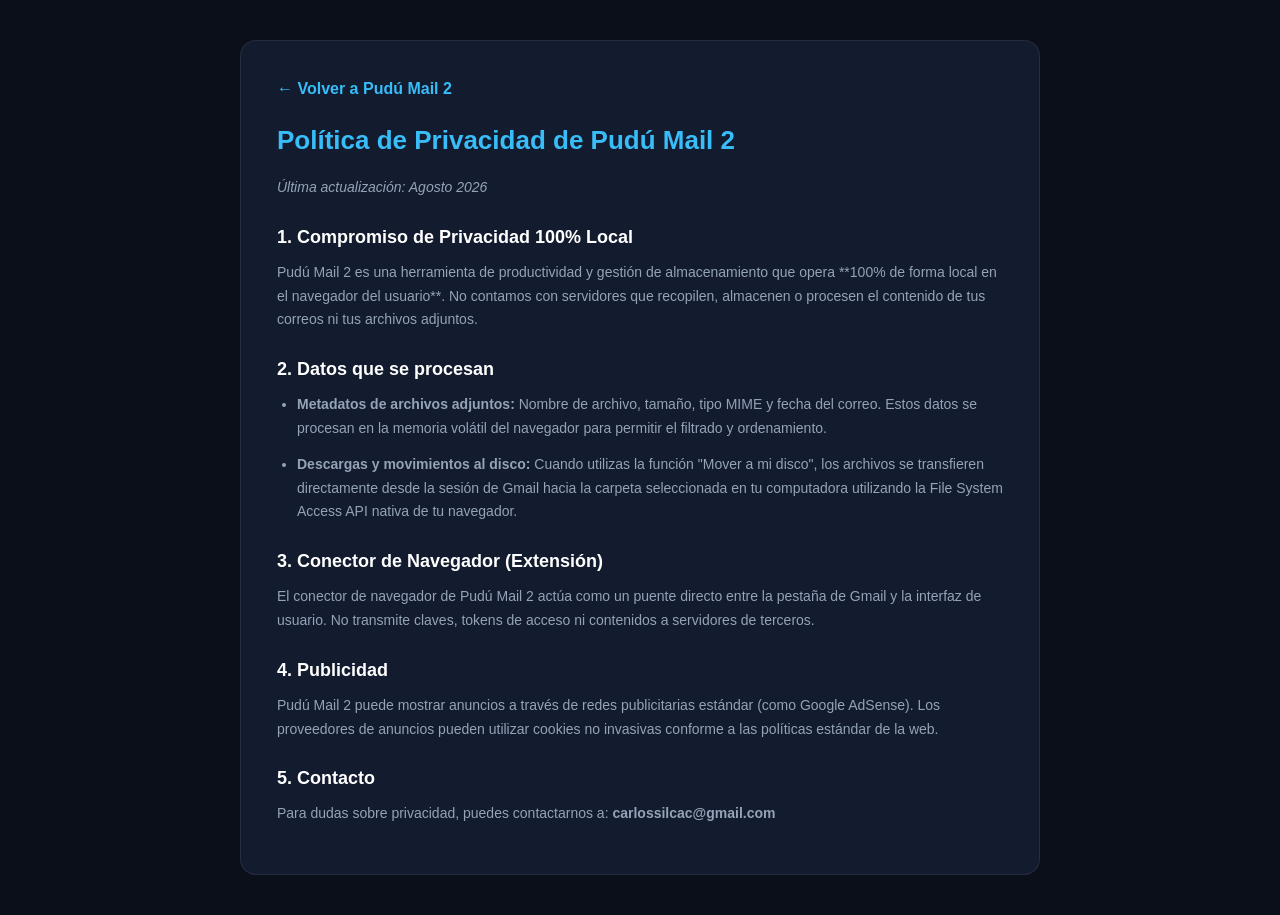
==== privacy.html @ 0533c5fe "Initial commit: Pudu Mail 2 (Web + 1-Click Extension Connector)" ====
<!DOCTYPE html>
<html lang="es">
<head>
  <meta charset="UTF-8">
  <meta name="viewport" content="width=device-width, initial-scale=1.0">
  <title>Política de Privacidad - Pudú Mail 2</title>
  <link rel="stylesheet" href="style.css">
  <style>
    .legal-container { max-width: 800px; margin: 40px auto; background: var(--bg-card); padding: 36px; border-radius: var(--radius-lg); border: 1px solid var(--border-color); }
    .legal-container h1 { font-size: 26px; margin-bottom: 16px; color: var(--accent-cyan); }
    .legal-container h2 { font-size: 18px; margin: 24px 0 10px; color: #fff; }
    .legal-container p, .legal-container li { font-size: 14px; color: var(--text-muted); line-height: 1.7; margin-bottom: 12px; }
    .legal-container ul { padding-left: 20px; }
    .back-btn { display: inline-block; margin-bottom: 20px; color: var(--accent-cyan); text-decoration: none; font-weight: 600; }
  </style>
</head>
<body class="pudu-body">
  <div class="legal-container">
    <a href="index.html" class="back-btn">← Volver a Pudú Mail 2</a>
    <h1>Política de Privacidad de Pudú Mail 2</h1>
    <p><em>Última actualización: Agosto 2026</em></p>

    <h2>1. Compromiso de Privacidad 100% Local</h2>
    <p>Pudú Mail 2 es una herramienta de productividad y gestión de almacenamiento que opera **100% de forma local en el navegador del usuario**. No contamos con servidores que recopilen, almacenen o procesen el contenido de tus correos ni tus archivos adjuntos.</p>

    <h2>2. Datos que se procesan</h2>
    <ul>
      <li><strong>Metadatos de archivos adjuntos:</strong> Nombre de archivo, tamaño, tipo MIME y fecha del correo. Estos datos se procesan en la memoria volátil del navegador para permitir el filtrado y ordenamiento.</li>
      <li><strong>Descargas y movimientos al disco:</strong> Cuando utilizas la función "Mover a mi disco", los archivos se transfieren directamente desde la sesión de Gmail hacia la carpeta seleccionada en tu computadora utilizando la File System Access API nativa de tu navegador.</li>
    </ul>

    <h2>3. Conector de Navegador (Extensión)</h2>
    <p>El conector de navegador de Pudú Mail 2 actúa como un puente directo entre la pestaña de Gmail y la interfaz de usuario. No transmite claves, tokens de acceso ni contenidos a servidores de terceros.</p>

    <h2>4. Publicidad</h2>
    <p>Pudú Mail 2 puede mostrar anuncios a través de redes publicitarias estándar (como Google AdSense). Los proveedores de anuncios pueden utilizar cookies no invasivas conforme a las políticas estándar de la web.</p>

    <h2>5. Contacto</h2>
    <p>Para dudas sobre privacidad, puedes contactarnos a: <strong>carlossilcac@gmail.com</strong></p>
  </div>
</body>
</html>
---- style.css ----
/**
 * PUDÚ MAIL 2 - STYLESHEET
 * Modern dark-mode UI with glassmorphism, responsive grid, and ad-monetization slots.
 */

:root {
  --bg-main: #0b0f19;
  --bg-card: #131b2e;
  --bg-card-hover: #1b2640;
  --bg-toolbar: rgba(19, 27, 46, 0.85);
  --border-color: rgba(255, 255, 255, 0.08);
  --border-focus: #38bdf8;
  
  --text-main: #f8fafc;
  --text-muted: #94a3b8;
  --text-dim: #64748b;

  --accent-cyan: #38bdf8;
  --accent-blue: #2563eb;
  --accent-green: #10b981;
  --accent-amber: #f59e0b;
  --accent-red: #ef4444;

  --radius-sm: 6px;
  --radius-md: 10px;
  --radius-lg: 16px;
  --radius-full: 9999px;

  --shadow-card: 0 4px 20px -2px rgba(0, 0, 0, 0.5);
  --shadow-glow: 0 0 20px rgba(56, 189, 248, 0.15);
}

* {
  box-sizing: border-box;
  margin: 0;
  padding: 0;
}

body.pudu-body {
  background-color: var(--bg-main);
  color: var(--text-main);
  font-family: 'Plus Jakarta Sans', -apple-system, BlinkMacSystemFont, 'Segoe UI', Roboto, sans-serif;
  min-height: 100vh;
  display: flex;
  flex-direction: column;
  line-height: 1.5;
  overflow-x: hidden;
}

/* Top Accent Bar */
.top-accent-bar {
  height: 4px;
  background: linear-gradient(90deg, #38bdf8, #2563eb, #10b981, #f59e0b);
  width: 100%;
}

/* Layout Wrapper */
.app-layout {
  max-width: 1360px;
  margin: 0 auto;
  padding: 20px 24px;
  width: 100%;
  display: flex;
  flex-direction: column;
  gap: 20px;
}

/* App Header */
.app-header {
  display: flex;
  justify-content: space-between;
  align-items: center;
  flex-wrap: wrap;
  gap: 16px;
  padding: 12px 0;
}

.header-brand {
  display: flex;
  align-items: center;
  gap: 16px;
}

.brand-mascot {
  width: 56px;
  height: 56px;
  border-radius: var(--radius-md);
  object-fit: cover;
  border: 2px solid var(--border-color);
  box-shadow: var(--shadow-glow);
}

.brand-row {
  display: flex;
  align-items: center;
  gap: 10px;
}

.brand-row h1 {
  font-size: 24px;
  font-weight: 800;
  letter-spacing: -0.5px;
  background: linear-gradient(135deg, #ffffff, #94a3b8);
  -webkit-background-clip: text;
  -webkit-text-fill-color: transparent;
}

.version-tag {
  font-size: 11px;
  font-weight: 700;
  background: rgba(56, 189, 248, 0.12);
  color: var(--accent-cyan);
  padding: 2px 8px;
  border-radius: var(--radius-full);
  border: 1px solid rgba(56, 189, 248, 0.3);
}

.brand-tagline {
  font-size: 13px;
  color: var(--text-muted);
}

.header-actions {
  display: flex;
  align-items: center;
  gap: 12px;
}

/* Badges */
.status-badge {
  display: inline-flex;
  align-items: center;
  gap: 6px;
  padding: 6px 12px;
  border-radius: var(--radius-full);
  font-size: 12px;
  font-weight: 600;
}

.status-badge.connected {
  background: rgba(16, 185, 129, 0.12);
  color: var(--accent-green);
  border: 1px solid rgba(16, 185, 129, 0.3);
}

.status-badge.disconnected {
  background: rgba(56, 189, 248, 0.08);
  color: var(--accent-cyan);
  border: 1px solid rgba(56, 189, 248, 0.2);
}

/* Buttons */
.btn-primary {
  display: inline-flex;
  align-items: center;
  justify-content: center;
  gap: 8px;
  background: linear-gradient(135deg, #0284c7, #2563eb);
  color: #fff;
  border: none;
  padding: 10px 18px;
  border-radius: var(--radius-md);
  font-weight: 700;
  font-size: 13px;
  cursor: pointer;
  box-shadow: 0 4px 12px rgba(37, 99, 235, 0.3);
  transition: all 0.2s ease;
  text-decoration: none;
}

.btn-primary:hover {
  background: linear-gradient(135deg, #0369a1, #1d4ed8);
  transform: translateY(-1px);
}

.btn-secondary {
  display: inline-flex;
  align-items: center;
  justify-content: center;
  gap: 6px;
  background: var(--bg-card);
  color: var(--text-main);
  border: 1px solid var(--border-color);
  padding: 8px 14px;
  border-radius: var(--radius-md);
  font-weight: 600;
  font-size: 13px;
  cursor: pointer;
  transition: all 0.2s ease;
}

.btn-secondary:hover {
  background: var(--bg-card-hover);
  border-color: rgba(255, 255, 255, 0.2);
}

.btn-success {
  display: inline-flex;
  align-items: center;
  justify-content: center;
  gap: 6px;
  background: linear-gradient(135deg, #059669, #10b981);
  color: #fff;
  border: none;
  padding: 8px 16px;
  border-radius: var(--radius-md);
  font-weight: 700;
  font-size: 13px;
  cursor: pointer;
  box-shadow: 0 4px 12px rgba(16, 185, 129, 0.25);
  transition: all 0.2s ease;
}

.btn-success:hover {
  background: linear-gradient(135deg, #047857, #059669);
  transform: translateY(-1px);
}

.btn-icon {
  background: var(--bg-card);
  color: var(--text-muted);
  border: 1px solid var(--border-color);
  width: 36px;
  height: 36px;
  border-radius: var(--radius-sm);
  cursor: pointer;
  display: flex;
  align-items: center;
  justify-content: center;
  font-size: 16px;
  transition: all 0.2s ease;
}

.btn-icon.active, .btn-icon:hover {
  color: var(--text-main);
  background: var(--bg-card-hover);
  border-color: var(--border-focus);
}

.btn-sm {
  padding: 4px 10px;
  font-size: 11px;
}

.w-full {
  width: 100%;
}

/* Ad Slots Containers */
.ad-slot-container {
  width: 100%;
  border-radius: var(--radius-md);
  background: rgba(19, 27, 46, 0.5);
  border: 1px dashed rgba(255, 255, 255, 0.15);
  display: flex;
  flex-direction: column;
  align-items: center;
  justify-content: center;
  overflow: hidden;
}

.ad-placeholder {
  width: 100%;
  padding: 12px 16px;
  text-align: center;
  display: flex;
  flex-direction: column;
  align-items: center;
  gap: 4px;
}

.ad-label {
  font-size: 10px;
  font-weight: 700;
  letter-spacing: 1px;
  color: var(--text-dim);
}

.top-ad-slot {
  min-height: 60px;
}

.top-ad-slot p {
  font-size: 13px;
  color: var(--text-muted);
}

.sidebar-ad-slot {
  min-height: 180px;
  border-style: solid;
  border-color: rgba(56, 189, 248, 0.2);
  background: linear-gradient(135deg, rgba(19, 27, 46, 0.9), rgba(30, 41, 59, 0.8));
}

.sidebar-ad-inner h4 {
  font-size: 14px;
  color: var(--accent-cyan);
  margin-bottom: 6px;
}

.sidebar-ad-inner p {
  font-size: 12px;
  color: var(--text-muted);
  line-height: 1.4;
}

.bottom-ad-slot {
  min-height: 70px;
  padding: 8px;
}

.bottom-ad-slot p {
  font-size: 12px;
  color: var(--text-dim);
}

/* Stats Dashboard Grid */
.stats-grid {
  display: grid;
  grid-template-columns: repeat(auto-fit, minmax(220px, 1fr));
  gap: 16px;
}

.stat-card {
  background: var(--bg-card);
  border: 1px solid var(--border-color);
  border-radius: var(--radius-md);
  padding: 16px 20px;
  display: flex;
  align-items: center;
  gap: 16px;
  box-shadow: var(--shadow-card);
  transition: transform 0.2s ease, border-color 0.2s ease;
}

.stat-card:hover {
  transform: translateY(-2px);
  border-color: rgba(255, 255, 255, 0.15);
}

.stat-card-highlight {
  border-color: rgba(16, 185, 129, 0.3);
  background: linear-gradient(135deg, var(--bg-card), rgba(16, 185, 129, 0.05));
}

.stat-icon {
  font-size: 28px;
  width: 48px;
  height: 48px;
  display: flex;
  align-items: center;
  justify-content: center;
  background: rgba(255, 255, 255, 0.04);
  border-radius: var(--radius-sm);
}

.stat-data {
  display: flex;
  flex-direction: column;
}

.stat-label {
  font-size: 12px;
  color: var(--text-muted);
  font-weight: 500;
}

.stat-value {
  font-size: 20px;
  font-weight: 800;
  color: var(--text-main);
  letter-spacing: -0.5px;
}

/* Workspace Layout */
.workspace-layout {
  display: grid;
  grid-template-columns: 1fr 300px;
  gap: 20px;
}

@media (max-width: 1024px) {
  .workspace-layout {
    grid-template-columns: 1fr;
  }
}

/* Toolbar */
.toolbar-card {
  background: var(--bg-toolbar);
  backdrop-filter: blur(12px);
  border: 1px solid var(--border-color);
  border-radius: var(--radius-md);
  padding: 16px;
  display: flex;
  flex-direction: column;
  gap: 14px;
  margin-bottom: 16px;
  box-shadow: var(--shadow-card);
}

.toolbar-top {
  display: flex;
  align-items: center;
  gap: 12px;
  flex-wrap: wrap;
}

.search-box {
  flex: 1;
  min-width: 260px;
  position: relative;
  display: flex;
  align-items: center;
}

.search-icon {
  position: absolute;
  left: 12px;
  font-size: 14px;
  color: var(--text-dim);
}

.search-box input {
  width: 100%;
  background: rgba(11, 15, 25, 0.6);
  border: 1px solid var(--border-color);
  padding: 9px 12px 9px 36px;
  border-radius: var(--radius-sm);
  color: var(--text-main);
  font-size: 13px;
  outline: none;
  transition: border-color 0.2s;
}

.search-box input:focus {
  border-color: var(--border-focus);
}

.filter-group {
  display: flex;
  align-items: center;
  gap: 8px;
}

.filter-group label {
  font-size: 12px;
  color: var(--text-muted);
}

.pudu-select {
  background: rgba(11, 15, 25, 0.6);
  border: 1px solid var(--border-color);
  color: var(--text-main);
  padding: 8px 12px;
  border-radius: var(--radius-sm);
  font-size: 12px;
  outline: none;
  cursor: pointer;
}

.view-switcher {
  display: flex;
  gap: 4px;
}

/* Category Chips */
.category-chips-row {
  display: flex;
  gap: 8px;
  flex-wrap: wrap;
}

.category-chip {
  background: rgba(255, 255, 255, 0.04);
  color: var(--text-muted);
  border: 1px solid var(--border-color);
  padding: 6px 12px;
  border-radius: var(--radius-full);
  font-size: 12px;
  font-weight: 600;
  cursor: pointer;
  transition: all 0.2s ease;
}

.category-chip:hover, .category-chip.active {
  background: rgba(56, 189, 248, 0.15);
  color: var(--accent-cyan);
  border-color: rgba(56, 189, 248, 0.4);
}

/* Action Bar */
.action-bar-row {
  display: flex;
  justify-content: space-between;
  align-items: center;
  flex-wrap: wrap;
  gap: 10px;
  border-top: 1px solid var(--border-color);
  padding-top: 12px;
}

.action-right {
  display: flex;
  gap: 8px;
}

/* Dropzone */
.dropzone-box {
  background: rgba(19, 27, 46, 0.4);
  border: 2px dashed rgba(255, 255, 255, 0.12);
  border-radius: var(--radius-md);
  padding: 14px 20px;
  margin-bottom: 16px;
  cursor: pointer;
  transition: all 0.2s ease;
}

.dropzone-box:hover, .dropzone-box.drag-active {
  background: rgba(56, 189, 248, 0.05);
  border-color: var(--accent-cyan);
}

.dropzone-content {
  display: flex;
  align-items: center;
  gap: 14px;
}

.dropzone-icon {
  font-size: 24px;
}

.dropzone-text {
  flex: 1;
}

.dropzone-text strong {
  font-size: 13px;
  color: var(--text-main);
}

.dropzone-text p {
  font-size: 11px;
  color: var(--text-muted);
}

/* Table View */
.attachments-list-container {
  background: var(--bg-card);
  border: 1px solid var(--border-color);
  border-radius: var(--radius-md);
  overflow: hidden;
  box-shadow: var(--shadow-card);
}

.pudu-table {
  width: 100%;
  border-collapse: collapse;
  text-align: left;
  font-size: 13px;
}

.pudu-table th {
  background: rgba(11, 15, 25, 0.7);
  padding: 12px 14px;
  font-size: 11px;
  font-weight: 700;
  color: var(--text-dim);
  text-transform: uppercase;
  letter-spacing: 0.5px;
  border-bottom: 1px solid var(--border-color);
  cursor: pointer;
  user-select: none;
}

.pudu-table th:hover {
  color: var(--text-main);
}

.pudu-table th.sort-desc::after {
  content: ' ▼';
  color: var(--accent-cyan);
}

.pudu-table th.sort-asc::after {
  content: ' ▲';
  color: var(--accent-cyan);
}

.pudu-table td {
  padding: 12px 14px;
  border-bottom: 1px solid rgba(255, 255, 255, 0.04);
  vertical-align: middle;
}

.table-row:hover {
  background: var(--bg-card-hover);
}

.table-row.row-selected {
  background: rgba(56, 189, 248, 0.08);
}

.file-name-cell {
  display: flex;
  align-items: center;
  gap: 12px;
}

.file-icon {
  width: 32px;
  height: 32px;
  border-radius: var(--radius-sm);
  display: flex;
  align-items: center;
  justify-content: center;
  font-size: 16px;
  flex-shrink: 0;
}

.file-text-box {
  display: flex;
  flex-direction: column;
}

.file-name-title {
  font-weight: 600;
  color: var(--text-main);
  max-width: 280px;
  white-space: nowrap;
  overflow: hidden;
  text-overflow: ellipsis;
}

.file-badge {
  font-size: 10px;
  font-weight: 700;
  text-transform: uppercase;
}

.size-pill {
  display: inline-block;
  padding: 3px 8px;
  border-radius: var(--radius-full);
  font-family: 'JetBrains Mono', monospace;
  font-size: 11px;
  font-weight: 700;
  background: rgba(255, 255, 255, 0.06);
  color: var(--text-main);
}

.size-pill.size-heavy {
  background: rgba(239, 68, 68, 0.15);
  color: #f87171;
  border: 1px solid rgba(239, 68, 68, 0.3);
}

.meta-cell {
  display: flex;
  flex-direction: column;
}

.meta-sender {
  font-weight: 500;
  color: var(--text-main);
  font-size: 12px;
}

.meta-subject {
  font-size: 11px;
  color: var(--text-muted);
  max-width: 220px;
  white-space: nowrap;
  overflow: hidden;
  text-overflow: ellipsis;
}

.meta-date {
  font-size: 12px;
  color: var(--text-dim);
}

.action-buttons-group {
  display: flex;
  justify-content: flex-end;
  gap: 6px;
}

.btn-action {
  background: rgba(255, 255, 255, 0.05);
  border: 1px solid var(--border-color);
  color: var(--text-main);
  width: 30px;
  height: 30px;
  border-radius: var(--radius-sm);
  cursor: pointer;
  display: flex;
  align-items: center;
  justify-content: center;
  font-size: 13px;
  transition: all 0.2s;
}

.btn-action:hover {
  background: rgba(56, 189, 248, 0.2);
  border-color: var(--accent-cyan);
}

.text-right {
  text-align: right;
}

/* Grid View */
.pudu-grid {
  display: grid;
  grid-template-columns: repeat(auto-fill, minmax(200px, 1fr));
  gap: 16px;
  padding: 16px;
}

.grid-card {
  background: rgba(11, 15, 25, 0.6);
  border: 1px solid var(--border-color);
  border-radius: var(--radius-md);
  padding: 14px;
  display: flex;
  flex-direction: column;
  gap: 10px;
  transition: all 0.2s ease;
}

.grid-card:hover {
  border-color: rgba(56, 189, 248, 0.4);
  transform: translateY(-2px);
}

.grid-card.card-selected {
  border-color: var(--accent-cyan);
  background: rgba(56, 189, 248, 0.08);
}

.grid-card-header {
  display: flex;
  justify-content: space-between;
  align-items: center;
}

.grid-card-body {
  display: flex;
  flex-direction: column;
  align-items: center;
  text-align: center;
  cursor: pointer;
  padding: 8px 0;
}

.grid-icon-large {
  width: 48px;
  height: 48px;
  border-radius: var(--radius-md);
  display: flex;
  align-items: center;
  justify-content: center;
  font-size: 24px;
  margin-bottom: 8px;
}

.grid-filename {
  font-size: 12px;
  font-weight: 700;
  color: var(--text-main);
  max-width: 100%;
  white-space: nowrap;
  overflow: hidden;
  text-overflow: ellipsis;
}

.grid-sender {
  font-size: 11px;
  color: var(--text-muted);
}

.grid-card-footer {
  display: flex;
  justify-content: space-between;
  align-items: center;
  border-top: 1px solid rgba(255, 255, 255, 0.06);
  padding-top: 8px;
}

.grid-date {
  font-size: 10px;
  color: var(--text-dim);
}

/* Sidebar Layout */
.sidebar-layout {
  display: flex;
  flex-direction: column;
  gap: 16px;
}

.card-tips, .card-security {
  background: var(--bg-card);
  border: 1px solid var(--border-color);
  border-radius: var(--radius-md);
  padding: 16px;
}

.card-tips h3 {
  font-size: 14px;
  margin-bottom: 10px;
  color: var(--accent-amber);
}

.tips-list {
  font-size: 12px;
  color: var(--text-muted);
  list-style: none;
  display: flex;
  flex-direction: column;
  gap: 8px;
}

.card-security {
  font-size: 11px;
  color: var(--text-muted);
}

.security-badge {
  font-weight: 700;
  color: var(--accent-green);
  margin-bottom: 6px;
}

.security-links {
  margin-top: 10px;
  font-size: 11px;
}

.security-links a {
  color: var(--accent-cyan);
  text-decoration: none;
}

/* Modals */
.modal-overlay {
  position: fixed;
  inset: 0;
  background: rgba(0, 0, 0, 0.75);
  backdrop-filter: blur(8px);
  display: flex;
  align-items: center;
  justify-content: center;
  padding: 20px;
  z-index: 1000;
}

.modal-card {
  background: var(--bg-card);
  border: 1px solid var(--border-color);
  border-radius: var(--radius-lg);
  width: 100%;
  max-width: 640px;
  box-shadow: 0 20px 40px rgba(0, 0, 0, 0.8);
  overflow: hidden;
}

.modal-header {
  display: flex;
  justify-content: space-between;
  align-items: center;
  padding: 16px 20px;
  border-bottom: 1px solid var(--border-color);
}

.modal-title-group {
  display: flex;
  align-items: center;
  gap: 12px;
}

.btn-close {
  background: none;
  border: none;
  color: var(--text-muted);
  font-size: 18px;
  cursor: pointer;
}

.modal-body {
  padding: 20px;
  max-height: 75vh;
  overflow-y: auto;
}

.preview-media-img {
  max-width: 100%;
  max-height: 60vh;
  border-radius: var(--radius-md);
  display: block;
  margin: 0 auto;
}

.preview-iframe {
  width: 100%;
  height: 55vh;
  border: none;
  border-radius: var(--radius-md);
}

/* Install Modal Steps */
.install-steps {
  display: flex;
  flex-direction: column;
  gap: 14px;
  margin-bottom: 20px;
}

.step-item {
  display: flex;
  align-items: flex-start;
  gap: 12px;
}

.step-number {
  width: 28px;
  height: 28px;
  border-radius: 50%;
  background: var(--accent-cyan);
  color: #0b0f19;
  font-weight: 800;
  display: flex;
  align-items: center;
  justify-content: center;
  flex-shrink: 0;
}

.step-desc strong {
  font-size: 13px;
  color: var(--text-main);
}

.step-desc p {
  font-size: 12px;
  color: var(--text-muted);
}

/* Loading Overlay */
.loading-overlay {
  position: fixed;
  inset: 0;
  background: rgba(11, 15, 25, 0.85);
  backdrop-filter: blur(10px);
  display: flex;
  align-items: center;
  justify-content: center;
  z-index: 2000;
}

.loading-card {
  text-align: center;
  display: flex;
  flex-direction: column;
  align-items: center;
  gap: 12px;
}

.pudu-loader-icon {
  font-size: 48px;
  animation: pulse 1.5s infinite;
}

.progress-bar-bg {
  width: 240px;
  height: 8px;
  background: rgba(255, 255, 255, 0.1);
  border-radius: var(--radius-full);
  overflow: hidden;
}

.progress-bar-fill {
  height: 100%;
  background: linear-gradient(90deg, #38bdf8, #10b981);
  transition: width 0.3s ease;
}

.loading-subtext {
  font-size: 11px;
  color: var(--text-dim);
}

/* Empty State */
.empty-state {
  text-align: center;
  padding: 48px 20px;
}

.empty-icon {
  font-size: 48px;
  margin-bottom: 12px;
}

/* Footer */
.app-footer {
  display: flex;
  justify-content: space-between;
  align-items: center;
  flex-wrap: wrap;
  gap: 12px;
  border-top: 1px solid var(--border-color);
  padding: 20px 0;
  font-size: 12px;
  color: var(--text-dim);
}

.footer-links {
  display: flex;
  gap: 14px;
}

.footer-links a {
  color: var(--text-muted);
  text-decoration: none;
}

.footer-links a:hover {
  color: var(--accent-cyan);
}

.hidden {
  display: none !important;
}

@keyframes pulse {
  0%, 100% { transform: scale(1); }
  50% { transform: scale(1.1); }
}
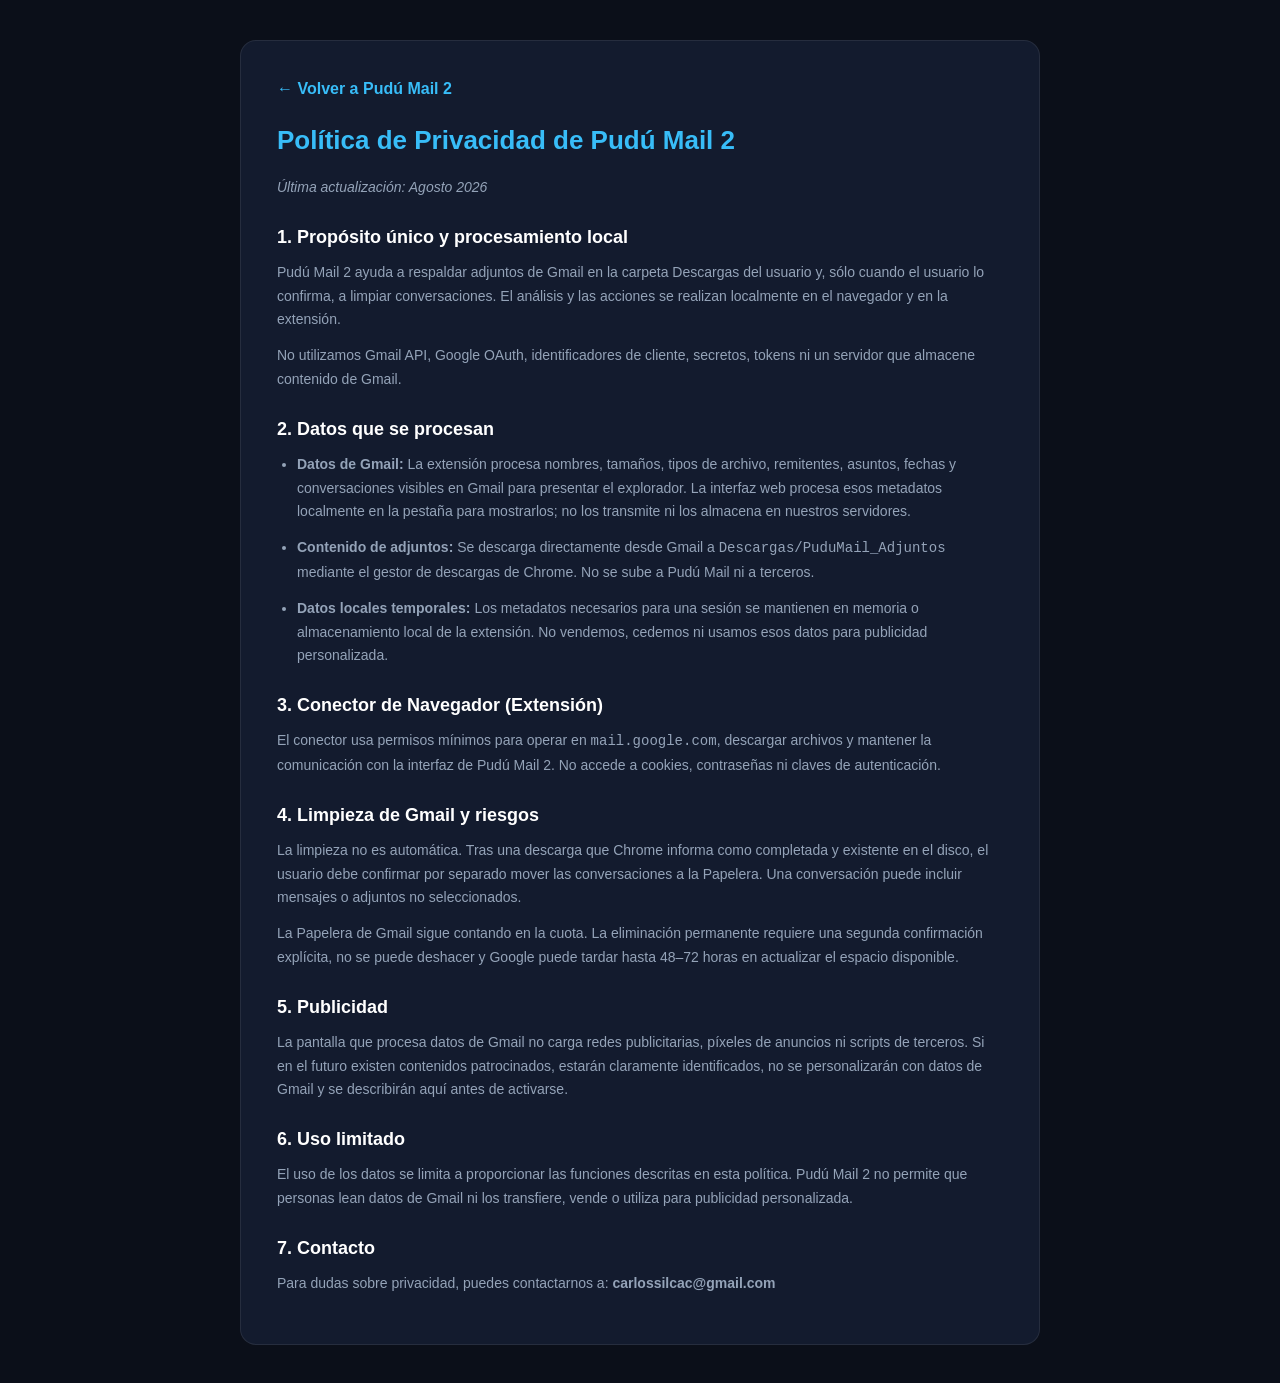
==== commit 427d91ba: "feat: safeguard verified Gmail cleanup" ====
--- a/privacy.html
+++ b/privacy.html
@@ -20,22 +20,31 @@
     <h1>Política de Privacidad de Pudú Mail 2</h1>
     <p><em>Última actualización: Agosto 2026</em></p>
 
-    <h2>1. Compromiso de Privacidad 100% Local</h2>
-    <p>Pudú Mail 2 es una herramienta de productividad y gestión de almacenamiento que opera **100% de forma local en el navegador del usuario**. No contamos con servidores que recopilen, almacenen o procesen el contenido de tus correos ni tus archivos adjuntos.</p>
+    <h2>1. Propósito único y procesamiento local</h2>
+    <p>Pudú Mail 2 ayuda a respaldar adjuntos de Gmail en la carpeta Descargas del usuario y, sólo cuando el usuario lo confirma, a limpiar conversaciones. El análisis y las acciones se realizan localmente en el navegador y en la extensión.</p>
+    <p>No utilizamos Gmail API, Google OAuth, identificadores de cliente, secretos, tokens ni un servidor que almacene contenido de Gmail.</p>
 
     <h2>2. Datos que se procesan</h2>
     <ul>
-      <li><strong>Metadatos de archivos adjuntos:</strong> Nombre de archivo, tamaño, tipo MIME y fecha del correo. Estos datos se procesan en la memoria volátil del navegador para permitir el filtrado y ordenamiento.</li>
-      <li><strong>Descargas y movimientos al disco:</strong> Cuando utilizas la función "Mover a mi disco", los archivos se transfieren directamente desde la sesión de Gmail hacia la carpeta seleccionada en tu computadora utilizando la File System Access API nativa de tu navegador.</li>
+      <li><strong>Datos de Gmail:</strong> La extensión procesa nombres, tamaños, tipos de archivo, remitentes, asuntos, fechas y conversaciones visibles en Gmail para presentar el explorador. La interfaz web procesa esos metadatos localmente en la pestaña para mostrarlos; no los transmite ni los almacena en nuestros servidores.</li>
+      <li><strong>Contenido de adjuntos:</strong> Se descarga directamente desde Gmail a <code>Descargas/PuduMail_Adjuntos</code> mediante el gestor de descargas de Chrome. No se sube a Pudú Mail ni a terceros.</li>
+      <li><strong>Datos locales temporales:</strong> Los metadatos necesarios para una sesión se mantienen en memoria o almacenamiento local de la extensión. No vendemos, cedemos ni usamos esos datos para publicidad personalizada.</li>
     </ul>
 
     <h2>3. Conector de Navegador (Extensión)</h2>
-    <p>El conector de navegador de Pudú Mail 2 actúa como un puente directo entre la pestaña de Gmail y la interfaz de usuario. No transmite claves, tokens de acceso ni contenidos a servidores de terceros.</p>
+    <p>El conector usa permisos mínimos para operar en <code>mail.google.com</code>, descargar archivos y mantener la comunicación con la interfaz de Pudú Mail 2. No accede a cookies, contraseñas ni claves de autenticación.</p>
 
-    <h2>4. Publicidad</h2>
-    <p>Pudú Mail 2 puede mostrar anuncios a través de redes publicitarias estándar (como Google AdSense). Los proveedores de anuncios pueden utilizar cookies no invasivas conforme a las políticas estándar de la web.</p>
+    <h2>4. Limpieza de Gmail y riesgos</h2>
+    <p>La limpieza no es automática. Tras una descarga que Chrome informa como completada y existente en el disco, el usuario debe confirmar por separado mover las conversaciones a la Papelera. Una conversación puede incluir mensajes o adjuntos no seleccionados.</p>
+    <p>La Papelera de Gmail sigue contando en la cuota. La eliminación permanente requiere una segunda confirmación explícita, no se puede deshacer y Google puede tardar hasta 48–72 horas en actualizar el espacio disponible.</p>
 
-    <h2>5. Contacto</h2>
+    <h2>5. Publicidad</h2>
+    <p>La pantalla que procesa datos de Gmail no carga redes publicitarias, píxeles de anuncios ni scripts de terceros. Si en el futuro existen contenidos patrocinados, estarán claramente identificados, no se personalizarán con datos de Gmail y se describirán aquí antes de activarse.</p>
+
+    <h2>6. Uso limitado</h2>
+    <p>El uso de los datos se limita a proporcionar las funciones descritas en esta política. Pudú Mail 2 no permite que personas lean datos de Gmail ni los transfiere, vende o utiliza para publicidad personalizada.</p>
+
+    <h2>7. Contacto</h2>
     <p>Para dudas sobre privacidad, puedes contactarnos a: <strong>carlossilcac@gmail.com</strong></p>
   </div>
 </body>
--- a/style.css
+++ b/style.css
@@ -505,6 +505,16 @@
   gap: 8px;
 }
 
+.trash-after-save {
+  display: inline-flex;
+  align-items: center;
+  gap: 6px;
+  margin-left: 12px;
+  color: var(--text-secondary, #64748b);
+  font-size: 12px;
+  cursor: pointer;
+}
+
 /* Dropzone */
 .dropzone-box {
   background: rgba(19, 27, 46, 0.4);
@@ -1033,6 +1043,184 @@
   display: none !important;
 }
 
+/* Sort Header Indicators */
+th[data-sort] {
+  cursor: pointer;
+  user-select: none;
+  transition: color 0.2s;
+}
+th[data-sort]:hover {
+  color: var(--accent-cyan);
+}
+th.sort-desc::after {
+  content: ' ▼';
+  font-size: 10px;
+  color: var(--accent-cyan);
+}
+th.sort-asc::after {
+  content: ' ▲';
+  font-size: 10px;
+  color: var(--accent-cyan);
+}
+
+/* Estimated Size Indicator */
+.size-pill.size-estimated {
+  border: 1px dashed rgba(148, 163, 184, 0.3);
+  color: var(--text-muted);
+}
+
+/* Preview Modal */
+.preview-overlay {
+  position: fixed;
+  inset: 0;
+  background: rgba(0, 0, 0, 0.8);
+  backdrop-filter: blur(12px);
+  display: flex;
+  align-items: center;
+  justify-content: center;
+  z-index: 3000;
+  padding: 24px;
+}
+
+.preview-panel {
+  background: var(--bg-card);
+  border: 1px solid var(--border-color);
+  border-radius: var(--radius-lg);
+  max-width: 800px;
+  width: 100%;
+  max-height: 90vh;
+  overflow-y: auto;
+  box-shadow: 0 25px 60px rgba(0, 0, 0, 0.5), var(--shadow-glow);
+}
+
+.preview-panel-header {
+  display: flex;
+  align-items: center;
+  justify-content: space-between;
+  padding: 16px 20px;
+  border-bottom: 1px solid var(--border-color);
+  gap: 12px;
+}
+
+.preview-panel-header h3 {
+  font-size: 15px;
+  font-weight: 600;
+  white-space: nowrap;
+  overflow: hidden;
+  text-overflow: ellipsis;
+  flex: 1;
+}
+
+.preview-panel-body {
+  padding: 24px;
+  min-height: 200px;
+}
+
+.btn-close-modal {
+  background: rgba(255, 255, 255, 0.08);
+  border: 1px solid var(--border-color);
+  color: var(--text-main);
+  width: 32px;
+  height: 32px;
+  border-radius: var(--radius-sm);
+  cursor: pointer;
+  font-size: 16px;
+  display: flex;
+  align-items: center;
+  justify-content: center;
+  flex-shrink: 0;
+  transition: background 0.2s;
+}
+.btn-close-modal:hover {
+  background: rgba(239, 68, 68, 0.2);
+}
+
+/* Preview Media */
+.preview-media-container {
+  display: flex;
+  justify-content: center;
+  align-items: center;
+  background: rgba(0, 0, 0, 0.3);
+  border-radius: var(--radius-md);
+  overflow: hidden;
+}
+
+.preview-media-img {
+  max-width: 100%;
+  max-height: 60vh;
+  border-radius: var(--radius-md);
+  object-fit: contain;
+}
+
+.preview-media-video {
+  width: 100%;
+  max-height: 60vh;
+  border-radius: var(--radius-md);
+  background: #000;
+}
+
+.preview-iframe {
+  width: 100%;
+  height: 60vh;
+  border: none;
+  border-radius: var(--radius-md);
+  background: #fff;
+}
+
+.pdf-preview-box {
+  text-align: center;
+}
+
+.pdf-preview-box p {
+  color: var(--text-muted);
+  margin-bottom: 12px;
+}
+
+/* Generic Preview */
+.generic-preview-box {
+  text-align: center;
+  padding: 40px 24px;
+}
+
+.generic-preview-box h3 {
+  margin-top: 16px;
+  font-size: 18px;
+  font-weight: 600;
+  word-break: break-all;
+}
+
+.preview-details {
+  margin-top: 20px;
+  text-align: left;
+  max-width: 400px;
+  margin-left: auto;
+  margin-right: auto;
+}
+
+.preview-detail-row {
+  padding: 8px 0;
+  border-bottom: 1px solid rgba(255, 255, 255, 0.05);
+  font-size: 13px;
+  display: flex;
+  gap: 8px;
+}
+
+.preview-detail-row strong {
+  color: var(--text-muted);
+  min-width: 80px;
+  flex-shrink: 0;
+}
+
+.preview-tip {
+  margin-top: 16px;
+  padding: 12px 16px;
+  background: rgba(56, 189, 248, 0.08);
+  border: 1px solid rgba(56, 189, 248, 0.2);
+  border-radius: var(--radius-md);
+  color: var(--accent-cyan);
+  font-size: 13px;
+}
+
 @keyframes pulse {
   0%, 100% { transform: scale(1); }
   50% { transform: scale(1.1); }
